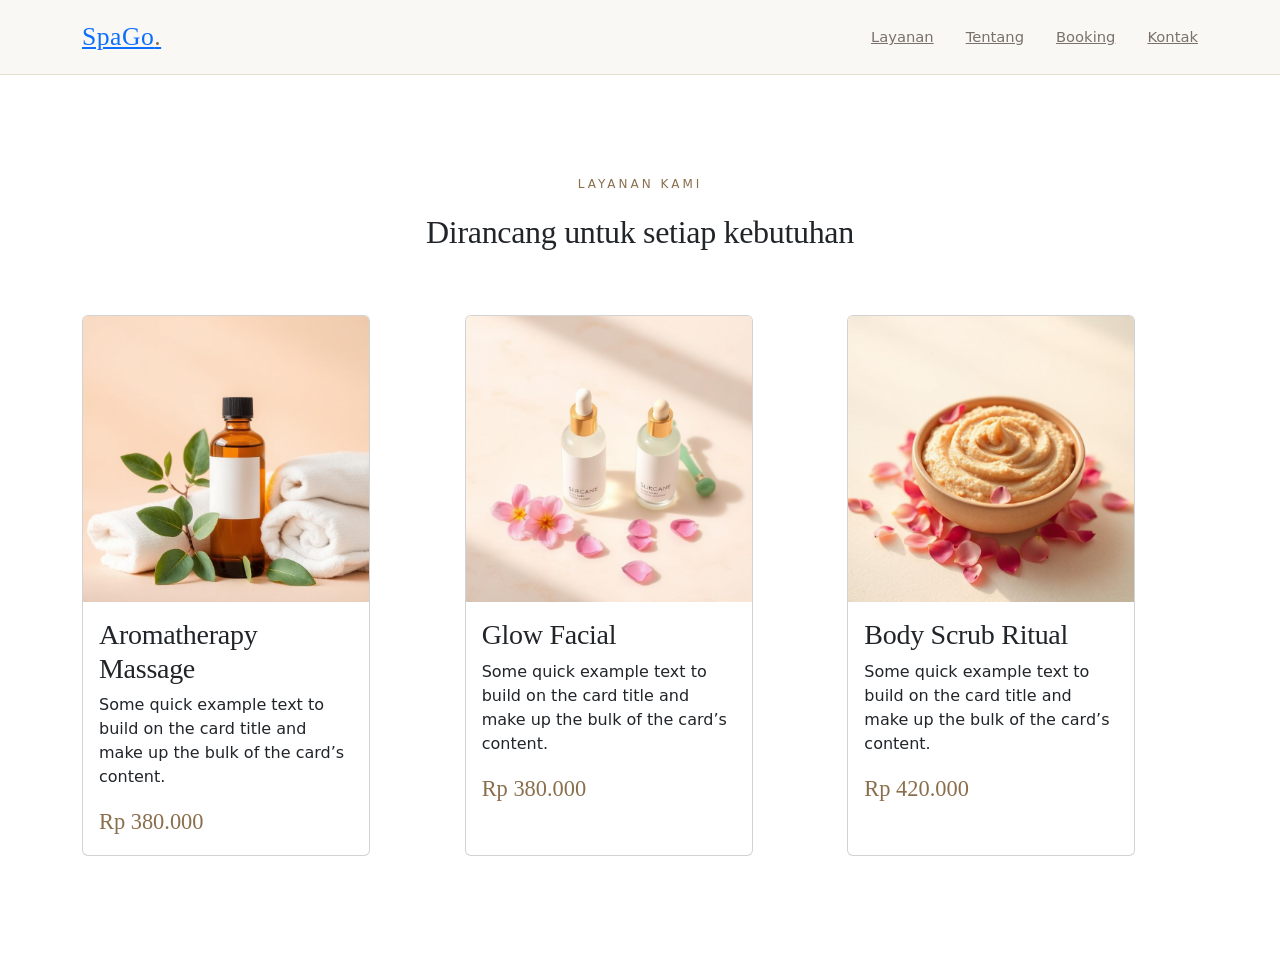
==== layanan.html @ 2f2e0870 "udah di pisah pisah in" ====
<!doctype html>
<html lang="en">
  <head>
    <meta charset="UTF-8" />
    <meta name="viewport" content="width=device-width, initial-scale=1.0" />
    <title>SpaGo - Layanan</title>
    <link rel="stylesheet" href="styles.css" />
    <link
      href="https://cdn.jsdelivr.net/npm/bootstrap@5.3.8/dist/css/bootstrap.min.css"
      rel="stylesheet"
      integrity="sha384-sRIl4kxILFvY47J16cr9ZwB07vP4J8+LH7qKQnuqkuIAvNWLzeN8tE5YBujZqJLB"
      crossorigin="anonymous"
    />
  </head>
  <header class="nav">
    <div class="container nav__inner">
      <a href="#" class="brand">SpaGo<span>.</span></a>
      <nav class="nav__links">
        <a href="#services">Layanan</a>
        <a href="#about">Tentang</a>
        <a href="#booking">Booking</a>
        <a href="#contact">Kontak</a>
      </nav>
    </div>
  </header>
  <body>
    <section id="services" class="section">
      <div class="container">
        <div class="section__head">
          <p class="eyebrow">Layanan Kami</p>
          <h2>Dirancang untuk setiap kebutuhan</h2>
        </div>
        <div class="services">
          <div class="card" style="width: 18rem">
            <img src="service-1.jpg" class="card-img-top" alt="Aromatherapy massage" />
            <div class="card-body">
                <h3>Aromatherapy Massage</h3>
              <p class="card-text">
                Some quick example text to build on the card title and make up
                the bulk of the card’s content.
              </p>
              <span class="price">Rp 380.000</span>
            </div>
          </div>
          <div class="card" style="width: 18rem">
            <img src="service-2.jpg" class="card-img-top" alt="Glow facial" />
            <div class="card-body">
                <h3>Glow Facial</h3>
              <p class="card-text">
                Some quick example text to build on the card title and make up
                the bulk of the card’s content.
              </p>
              <span class="price">Rp 380.000</span>
            </div>
          </div>
          <div class="card" style="width: 18rem">
            <img src="service-3.jpg" class="card-img-top" alt="Body scrub" />
            <div class="card-body">
                <h3>Body Scrub Ritual</h3>
              <p class="card-text">
                Some quick example text to build on the card title and make up
                the bulk of the card’s content.
              </p>
              <span class="price">Rp 420.000</span>
            </div>
          </div>
        </div>
      </div>
    </section>
    <script
      src="https://cdn.jsdelivr.net/npm/bootstrap@5.3.8/dist/js/bootstrap.bundle.min.js"
      integrity="sha384-FKyoEForCGlyvwx9Hj09JcYn3nv7wiPVlz7YYwJrWVcXK/BmnVDxM+D2scQbITxI"
      crossorigin="anonymous"
    ></script>
  </body>
</html>
---- styles.css ----
:root{
  --bg:#faf7f2;
  --bg-alt:#f1ebe1;
  --ink:#2b2722;
  --muted:#7a716a;
  --accent:#8a6f4d;
  --line:#e6ddd0;
  --radius:14px;
}
*{box-sizing:border-box;margin:0;padding:0}
html{scroll-behavior:smooth}
body{
  font-family:'Karla',sans-serif;
  background:var(--bg);
  color:var(--ink);
  line-height:1.6;
  font-weight:300;
  -webkit-font-smoothing:antialiased;
}
img{
  max-width:100%;display:block;
}
a{
  color:inherit;text-decoration:none;
}
.container{
  max-width:1180px;margin:0 auto;padding:0 28px;
}

/* Typography */
h1,h2,h3{
  font-family:'Cormorant Garamond',serif;
  font-weight:500;letter-spacing:-.01em;
  color:var(--ink);
}
h1{
  font-size:clamp(2.1rem,5.5vw,4.6rem);
  line-height:1.08;
  word-wrap:break-word;
}
h1 em{
  font-style:italic;color:var(--accent);
  font-weight:400;
}
h2{
  font-size:clamp(2rem,3.6vw,3rem);
  line-height:1.1;
  margin-bottom:.5rem;
}
h3{
  font-size:1.5rem;
  margin-bottom:.5rem;
}
.eyebrow{font-size:.75rem;
  letter-spacing:.25em;text-transform:uppercase;color:var(--accent);margin-bottom:1.2rem;
  font-weight:500;
}
.lead{
  font-size:1.1rem;
  color:var(--muted);
  margin:1.5rem 0 2rem;
  max-width:46ch;
}
.muted{color:var(--muted);
  font-size:.9rem;
}

/* Nav */
.nav{
  position:sticky;
  top:0;background:rgba(250,247,242,.85);
  backdrop-filter:blur(10px);
  border-bottom:1px solid var(--line);
  z-index:50;
}
.nav__inner{display:flex;
  align-items:center;
  justify-content:space-between;
  padding:18px 28px;gap:24px;
}
.brand{
  font-family:'Cormorant Garamond',serif;
  font-size:1.6rem;font-weight:500;
  letter-spacing:.02em;
}
.brand span{
  color:var(--accent);
}
.nav__links{
  display:flex;gap:32px;
}
.nav__links a{
  font-size:.92rem;
  color:var(--muted);
  transition:color .2s;
}
.nav__links a:hover{
  color:var(--ink);
}

/* Buttons */
.btn{
  display:inline-block;
  padding:14px 28px;
  border-radius:999px;
  font-size:.9rem;
  letter-spacing:.05em;
  font-weight:500;
  cursor:pointer;
  border:none;
  transition:all .25s ease;
  font-family:inherit;
}
.btn--primary{
  background:var(--ink);
  color:var(--bg);
}
.btn--primary:hover{
  background:var(--accent);transform:translateY(-1px);
}
.btn--ghost{
  background:transparent;
  border:1px solid var(--ink);
  color:var(--ink);
}
.btn--ghost:hover{
  background:var(--ink);
  color:var(--bg);
}
.btn--link{
  background:none;color:var(--ink);
  padding:14px 0;
}
.btn--link:hover{
  color:var(--accent);
}
.btn--full{
  width:100%;
}

/* Hero */
.hero{
  padding:80px 0 100px;
}
.hero__grid{
  display:grid;
  grid-template-columns:1.1fr 1fr;
  gap:64px;
  align-items:center;
}
.hero__cta{
  display:flex;
  gap:20px;
  align-items:center;
  flex-wrap:wrap;
}
.hero__image img{
  border-radius:var(--radius);
  aspect-ratio:4/5;
  object-fit:cover;
  box-shadow:0 30px 60px -30px rgba(43,39,34,.25);
}

/* Sections */
.section{
  padding:100px 0;
}
.section--alt{
  background:var(--bg-alt);
}
.section__head{
  text-align:center;margin-bottom:64px;
}

/* Services */
.services{
  display:grid;
  grid-template-columns:repeat(3,1fr);
  gap:32px;
}
.service{background:#fff;
  border-radius:var(--radius);
  overflow:hidden;
  border:1px solid var(--line);
  transition:transform .3s ease,box-shadow .3s ease;
}
.service:hover{
  transform:translateY(-4px);
  box-shadow:0 20px 40px -20px rgba(43,39,34,.18);
}
.service img{
  aspect-ratio:4/3;
  object-fit:cover;
}
.service__body{
  padding:28px;
}
.service__body p{
  color:var(--muted);
  font-size:.95rem;
  margin-bottom:1rem;
}
.price{
  font-family:'Cormorant Garamond',serif;
  font-size:1.4rem;
  color:var(--accent);
  font-weight:500;
}

/* About */
.about{
  display:grid;
  grid-template-columns:1fr 1.2fr;
  gap:64px;
  align-items:start;
}
.about__text p{
  color:var(--muted);
  margin-bottom:2rem;
  font-size:1.05rem
}
.features{
  list-style:none;
  display:flex;
  flex-direction:column;
  gap:18px;
}
.features li{
  padding:18px 0;
  border-top:1px solid var(--line);
  font-size:1rem;
}
.features strong{
  color:var(--accent);
  font-family:'Cormorant Garamond',serif;
  font-size:1.2rem;
  margin-right:18px;
  font-weight:500;
}

/* Booking */
.booking{
  display:grid;
  grid-template-columns:1fr 1.2fr;
  gap:64px;
  align-items:start;
}
.booking__intro p{
  color:var(--muted);
  max-width:34ch;
  margin-top:1rem;
}
.booking__form{
  background:#fff;
  padding:40px;
  border-radius:var(--radius);
  border:1px solid var(--line);
  display:flex;
  flex-direction:column;
  gap:20px;
}
.field{
  display:flex;
  flex-direction:column;
  gap:8px;
}
.field label{
  font-size:.78rem;
  letter-spacing:.15em;
  text-transform:uppercase;
  color:var(--muted);
  font-weight:500;
}
.field input,.field select,.field textarea{
  padding:14px 16px;
  border:1px solid var(--line);
  border-radius:8px;
  font-family:inherit;
  font-size:.95rem;
  background:var(--bg);
  color:var(--ink);
  transition:border-color .2s;
}
.field input:focus,.field select:focus,.field textarea:focus{
  outline:none;
  border-color:var(--accent)
}
.field-row{display:grid;
  grid-template-columns:1fr 1fr;
  gap:20px;
}

/* Footer */
.footer{padding:60px 0 40px;
  border-top:1px solid var(--line);
  background:var(--bg-alt);
}
.footer__inner{
  display:flex;
  justify-content:space-between;
  gap:32px;flex-wrap:wrap;
  align-items:end;
}
.footer .brand{font-size:1.5rem;
  margin-bottom:6px;
}

/* Responsive */
@media (max-width:860px){
  .nav__links{display:none}
  .hero{padding:50px 0 70px}
  .hero__grid,.about,.booking{grid-template-columns:1fr;gap:40px}
  .hero__image{order:-1}
  .services{grid-template-columns:1fr}
  .section{padding:70px 0}
  .booking__form{padding:28px}
  .field-row{grid-template-columns:1fr}
}
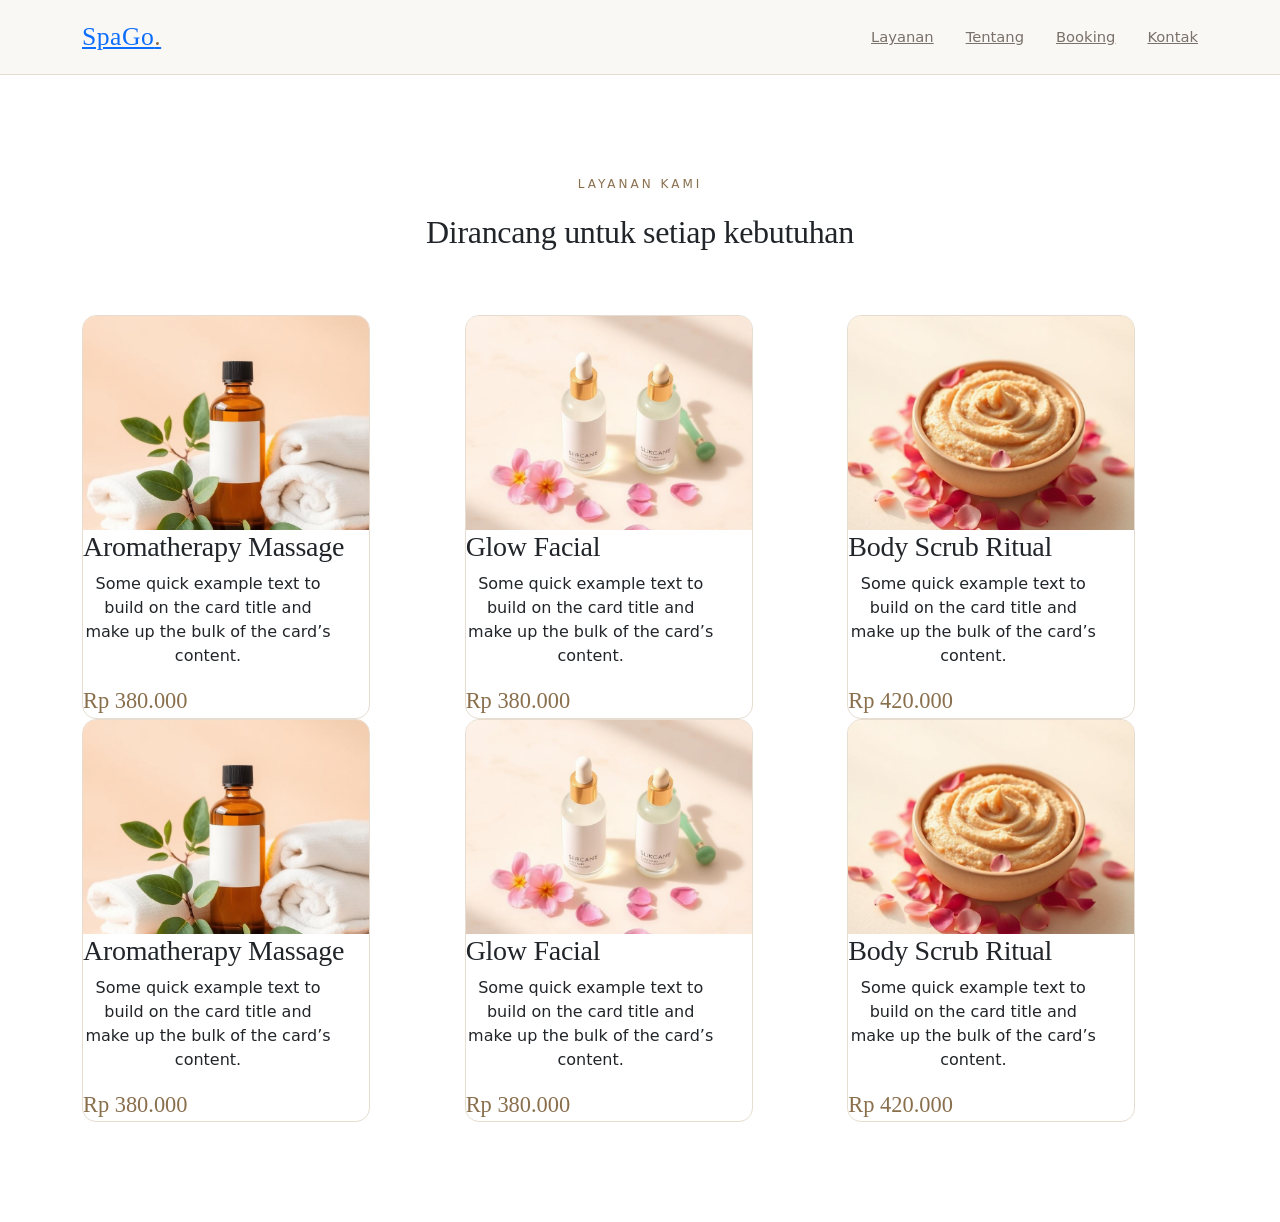
==== commit 439d32a3: "nyicil rapiin" ====
--- a/layanan.html
+++ b/layanan.html
@@ -14,11 +14,11 @@
   </head>
   <header class="nav">
     <div class="container nav__inner">
-      <a href="#" class="brand">SpaGo<span>.</span></a>
+      <a href="index.html" class="brand">SpaGo<span>.</span></a>
       <nav class="nav__links">
-        <a href="#services">Layanan</a>
-        <a href="#about">Tentang</a>
-        <a href="#booking">Booking</a>
+        <a href="layanan.html">Layanan</a>
+        <a href="tentang.html">Tentang</a>
+        <a href="booking.php">Booking</a>
         <a href="#contact">Kontak</a>
       </nav>
     </div>
@@ -31,10 +31,14 @@
           <h2>Dirancang untuk setiap kebutuhan</h2>
         </div>
         <div class="services">
-          <div class="card" style="width: 18rem">
-            <img src="service-1.jpg" class="card-img-top" alt="Aromatherapy massage" />
+          <div class="service" style="width: 18rem">
+            <img
+              src="service-1.jpg"
+              class="card-img-top"
+              alt="Aromatherapy massage"
+            />
             <div class="card-body">
-                <h3>Aromatherapy Massage</h3>
+              <h3>Aromatherapy Massage</h3>
               <p class="card-text">
                 Some quick example text to build on the card title and make up
                 the bulk of the card’s content.
@@ -42,10 +46,10 @@
               <span class="price">Rp 380.000</span>
             </div>
           </div>
-          <div class="card" style="width: 18rem">
+          <div class="service" style="width: 18rem">
             <img src="service-2.jpg" class="card-img-top" alt="Glow facial" />
             <div class="card-body">
-                <h3>Glow Facial</h3>
+              <h3>Glow Facial</h3>
               <p class="card-text">
                 Some quick example text to build on the card title and make up
                 the bulk of the card’s content.
@@ -53,10 +57,49 @@
               <span class="price">Rp 380.000</span>
             </div>
           </div>
-          <div class="card" style="width: 18rem">
+          <div class="service" style="width: 18rem">
             <img src="service-3.jpg" class="card-img-top" alt="Body scrub" />
             <div class="card-body">
-                <h3>Body Scrub Ritual</h3>
+              <h3>Body Scrub Ritual</h3>
+              <p class="card-text">
+                Some quick example text to build on the card title and make up
+                the bulk of the card’s content.
+              </p>
+              <span class="price">Rp 420.000</span>
+            </div>
+          </div>
+        </div>
+        <div class="services">
+          <div class="service" style="width: 18rem">
+            <img
+              src="service-1.jpg"
+              class="card-img-top"
+              alt="Aromatherapy massage"
+            />
+            <div class="card-body">
+              <h3>Aromatherapy Massage</h3>
+              <p class="card-text">
+                Some quick example text to build on the card title and make up
+                the bulk of the card’s content.
+              </p>
+              <span class="price">Rp 380.000</span>
+            </div>
+          </div>
+          <div class="service" style="width: 18rem">
+            <img src="service-2.jpg" class="card-img-top" alt="Glow facial" />
+            <div class="card-body">
+              <h3>Glow Facial</h3>
+              <p class="card-text">
+                Some quick example text to build on the card title and make up
+                the bulk of the card’s content.
+              </p>
+              <span class="price">Rp 380.000</span>
+            </div>
+          </div>
+          <div class="service" style="width: 18rem">
+            <img src="service-3.jpg" class="card-img-top" alt="Body scrub" />
+            <div class="card-body">
+              <h3>Body Scrub Ritual</h3>
               <p class="card-text">
                 Some quick example text to build on the card title and make up
                 the bulk of the card’s content.
--- a/styles.css
+++ b/styles.css
@@ -178,7 +178,8 @@
   grid-template-columns:repeat(3,1fr);
   gap:32px;
 }
-.service{background:#fff;
+.service{
+  background:#fff;
   border-radius:var(--radius);
   overflow:hidden;
   border:1px solid var(--line);
@@ -316,3 +317,7 @@
   .booking__form{padding:28px}
   .field-row{grid-template-columns:1fr}
 }
+.card-text{
+  width: 250px;
+  text-align: center;
+}
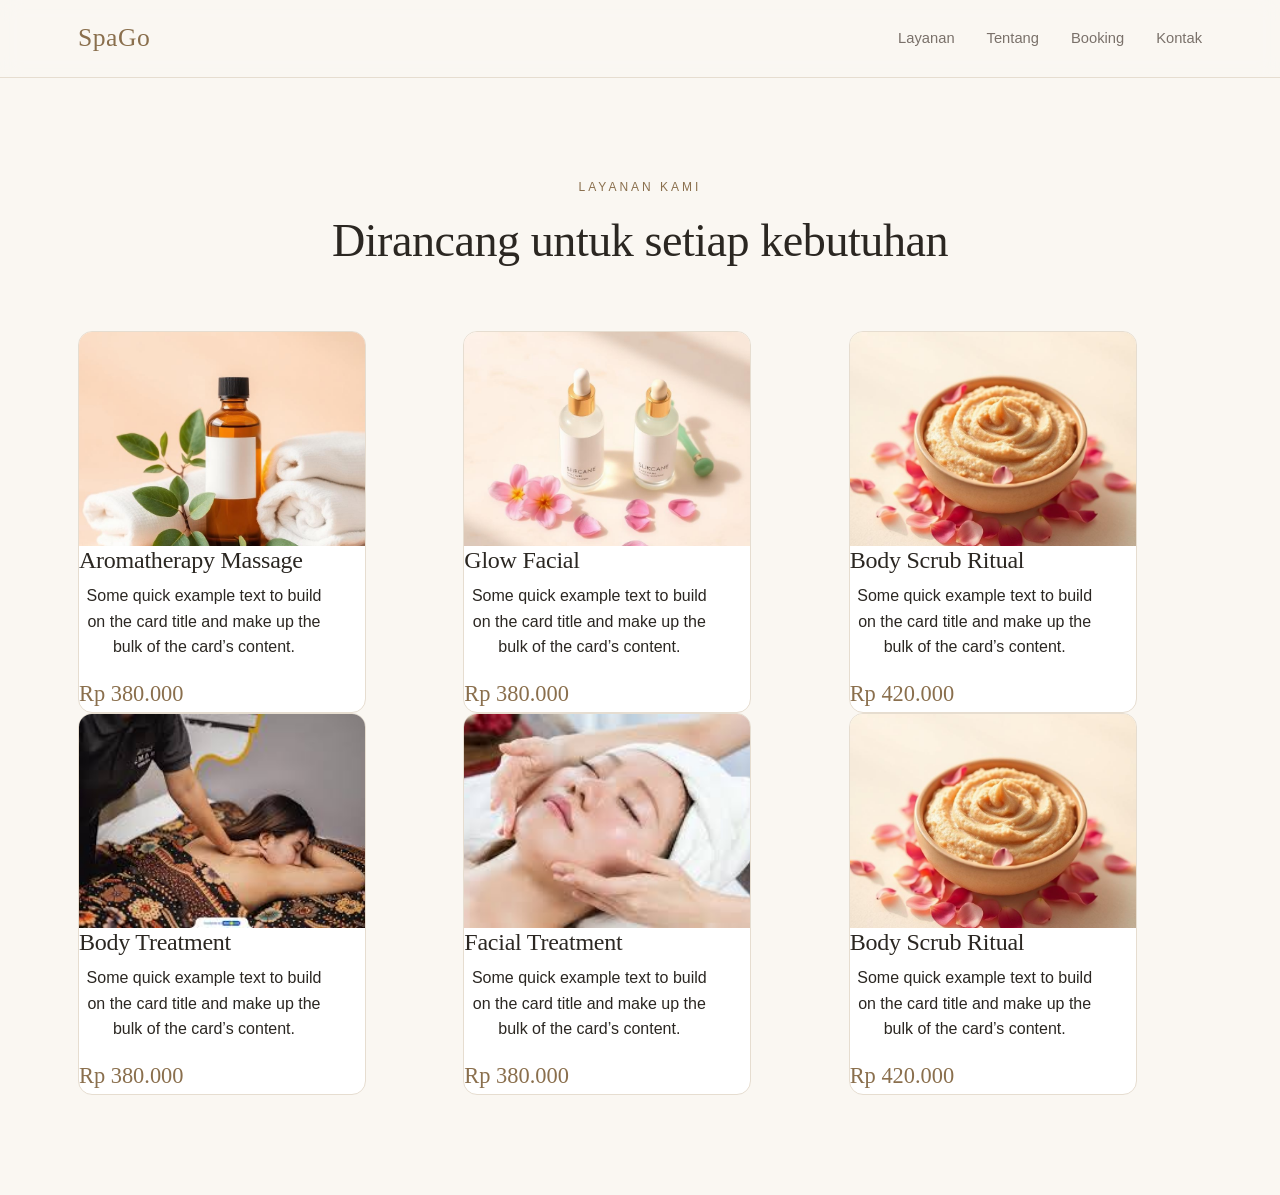
==== commit 906e6ee0: "udah bisa ke jumlah Co-authored-by: Copilot <copilot@github.com>" ====
--- a/layanan.html
+++ b/layanan.html
@@ -4,18 +4,18 @@
     <meta charset="UTF-8" />
     <meta name="viewport" content="width=device-width, initial-scale=1.0" />
     <title>SpaGo - Layanan</title>
-    <link rel="stylesheet" href="styles.css" />
     <link
       href="https://cdn.jsdelivr.net/npm/bootstrap@5.3.8/dist/css/bootstrap.min.css"
       rel="stylesheet"
       integrity="sha384-sRIl4kxILFvY47J16cr9ZwB07vP4J8+LH7qKQnuqkuIAvNWLzeN8tE5YBujZqJLB"
       crossorigin="anonymous"
     />
+    <link rel="stylesheet" href="styles.css"/>
   </head>
   <header class="nav">
     <div class="container nav__inner">
-      <a href="index.html" class="brand">SpaGo<span>.</span></a>
-      <nav class="nav__links">
+      <a href="index.html" class="brand" style="text-decoration: none;color:var(--accent);">SpaGo</a>
+      <nav class="nav__links" style="text-decoration: none;">
         <a href="layanan.html">Layanan</a>
         <a href="tentang.html">Tentang</a>
         <a href="booking.php">Booking</a>
@@ -72,12 +72,12 @@
         <div class="services">
           <div class="service" style="width: 18rem">
             <img
-              src="service-1.jpg"
+              src="home.jpg"
               class="card-img-top"
               alt="Aromatherapy massage"
             />
             <div class="card-body">
-              <h3>Aromatherapy Massage</h3>
+              <h3>Body Treatment</h3>
               <p class="card-text">
                 Some quick example text to build on the card title and make up
                 the bulk of the card’s content.
@@ -86,9 +86,9 @@
             </div>
           </div>
           <div class="service" style="width: 18rem">
-            <img src="service-2.jpg" class="card-img-top" alt="Glow facial" />
+            <img src="wajah.jpg" class="card-img-top" alt="Glow facial" />
             <div class="card-body">
-              <h3>Glow Facial</h3>
+              <h3>Facial Treatment</h3>
               <p class="card-text">
                 Some quick example text to build on the card title and make up
                 the bulk of the card’s content.
--- a/styles.css
+++ b/styles.css
@@ -77,11 +77,13 @@
   align-items:center;
   justify-content:space-between;
   padding:18px 28px;gap:24px;
+  text-decoration: none;
 }
 .brand{
   font-family:'Cormorant Garamond',serif;
   font-size:1.6rem;font-weight:500;
   letter-spacing:.02em;
+  text-decoration: none;
 }
 .brand span{
   color:var(--accent);
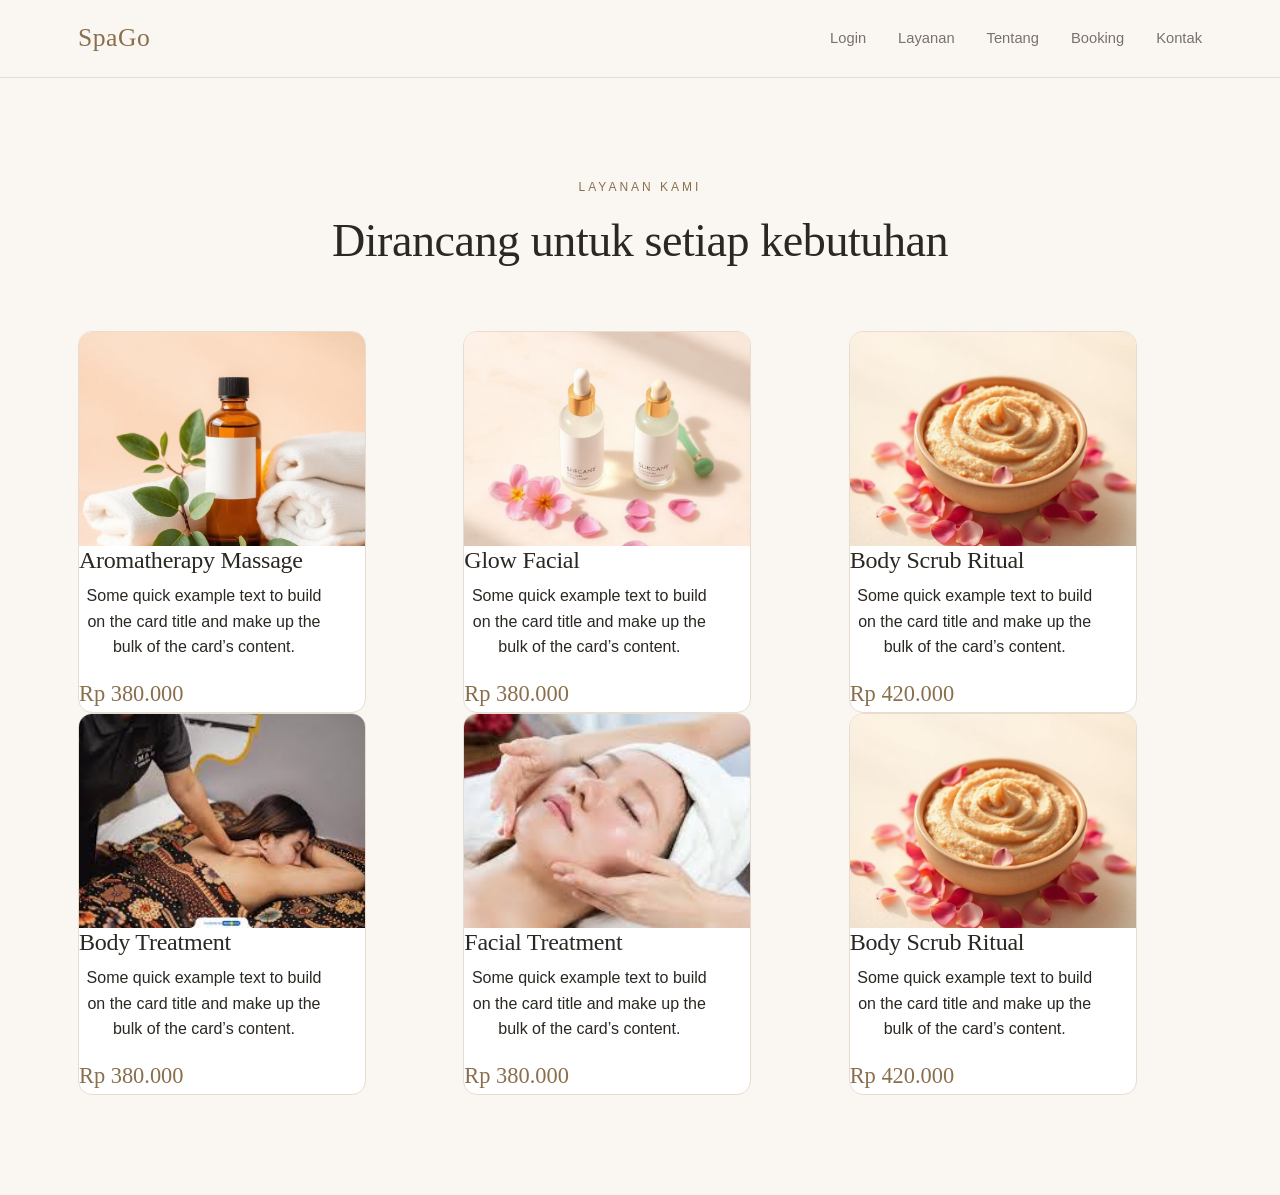
==== commit ab792e45: "bikin login sama sesi" ====
--- a/layanan.html
+++ b/layanan.html
@@ -16,6 +16,7 @@
     <div class="container nav__inner">
       <a href="index.html" class="brand" style="text-decoration: none;color:var(--accent);">SpaGo</a>
       <nav class="nav__links" style="text-decoration: none;">
+        <a href="login.php">Login</a>
         <a href="layanan.html">Layanan</a>
         <a href="tentang.html">Tentang</a>
         <a href="booking.php">Booking</a>
--- a/styles.css
+++ b/styles.css
@@ -322,4 +322,10 @@
 .card-text{
   width: 250px;
   text-align: center;
+}
+.login{
+  border: 2px solid #ccc;
+  padding: 20px;
+  max-width: 400px;
+  margin: 0 auto;
 }
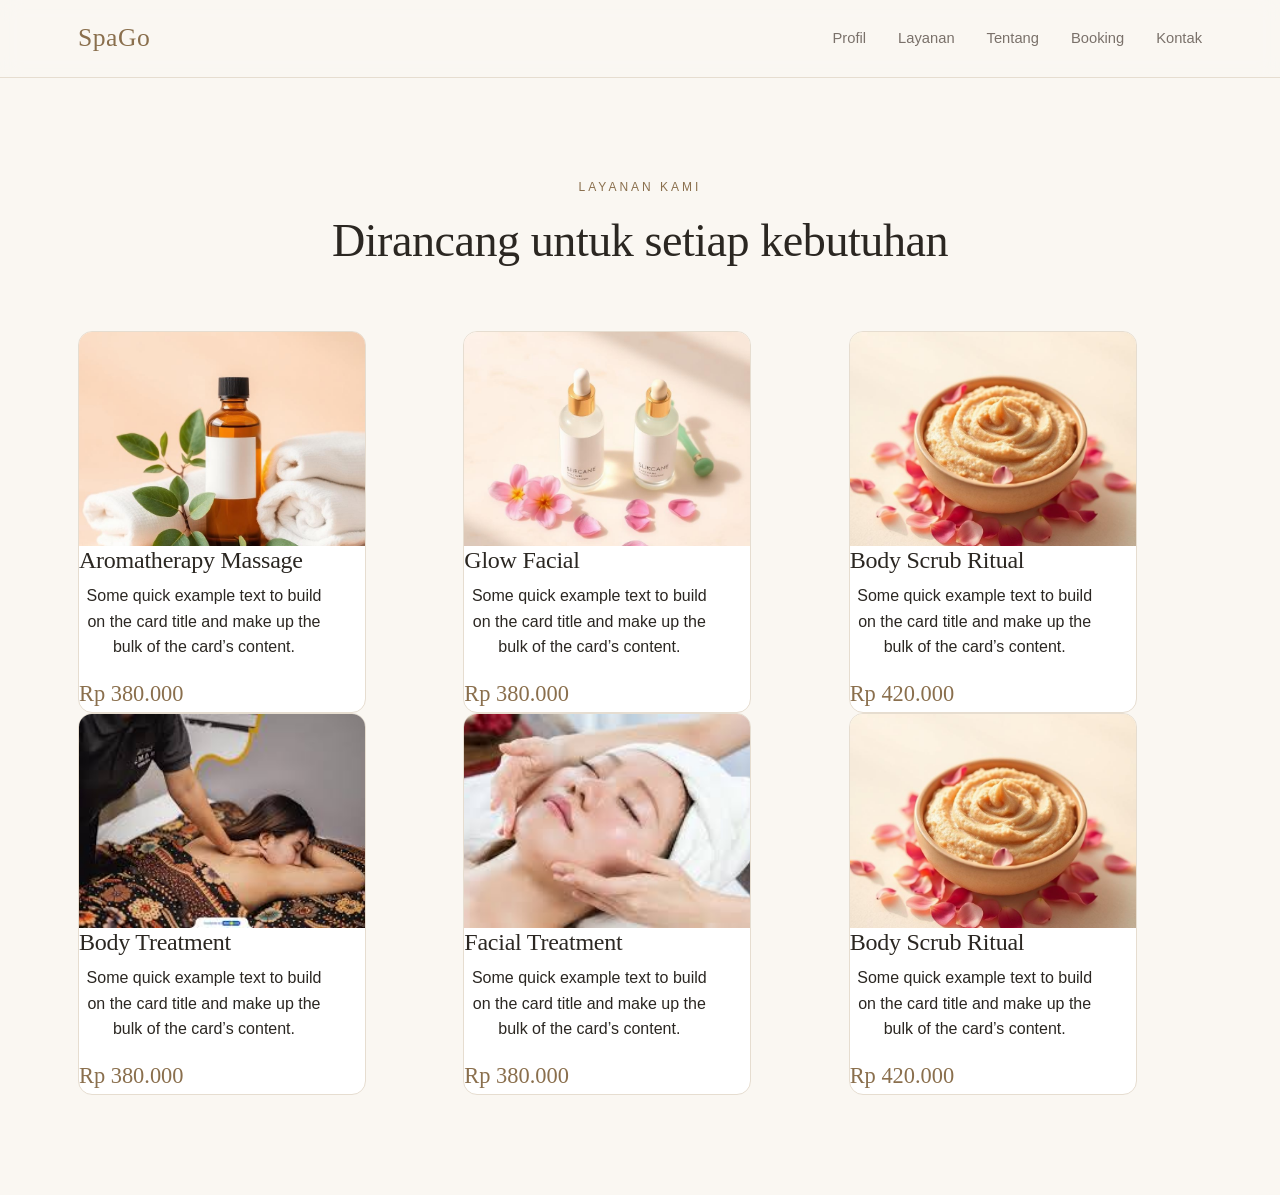
==== commit 5ff496fa: "nyicil" ====
--- a/layanan.html
+++ b/layanan.html
@@ -16,7 +16,7 @@
     <div class="container nav__inner">
       <a href="index.html" class="brand" style="text-decoration: none;color:var(--accent);">SpaGo</a>
       <nav class="nav__links" style="text-decoration: none;">
-        <a href="login.php">Login</a>
+        <a href="profile.php">Profil</a>
         <a href="layanan.html">Layanan</a>
         <a href="tentang.html">Tentang</a>
         <a href="booking.php">Booking</a>
